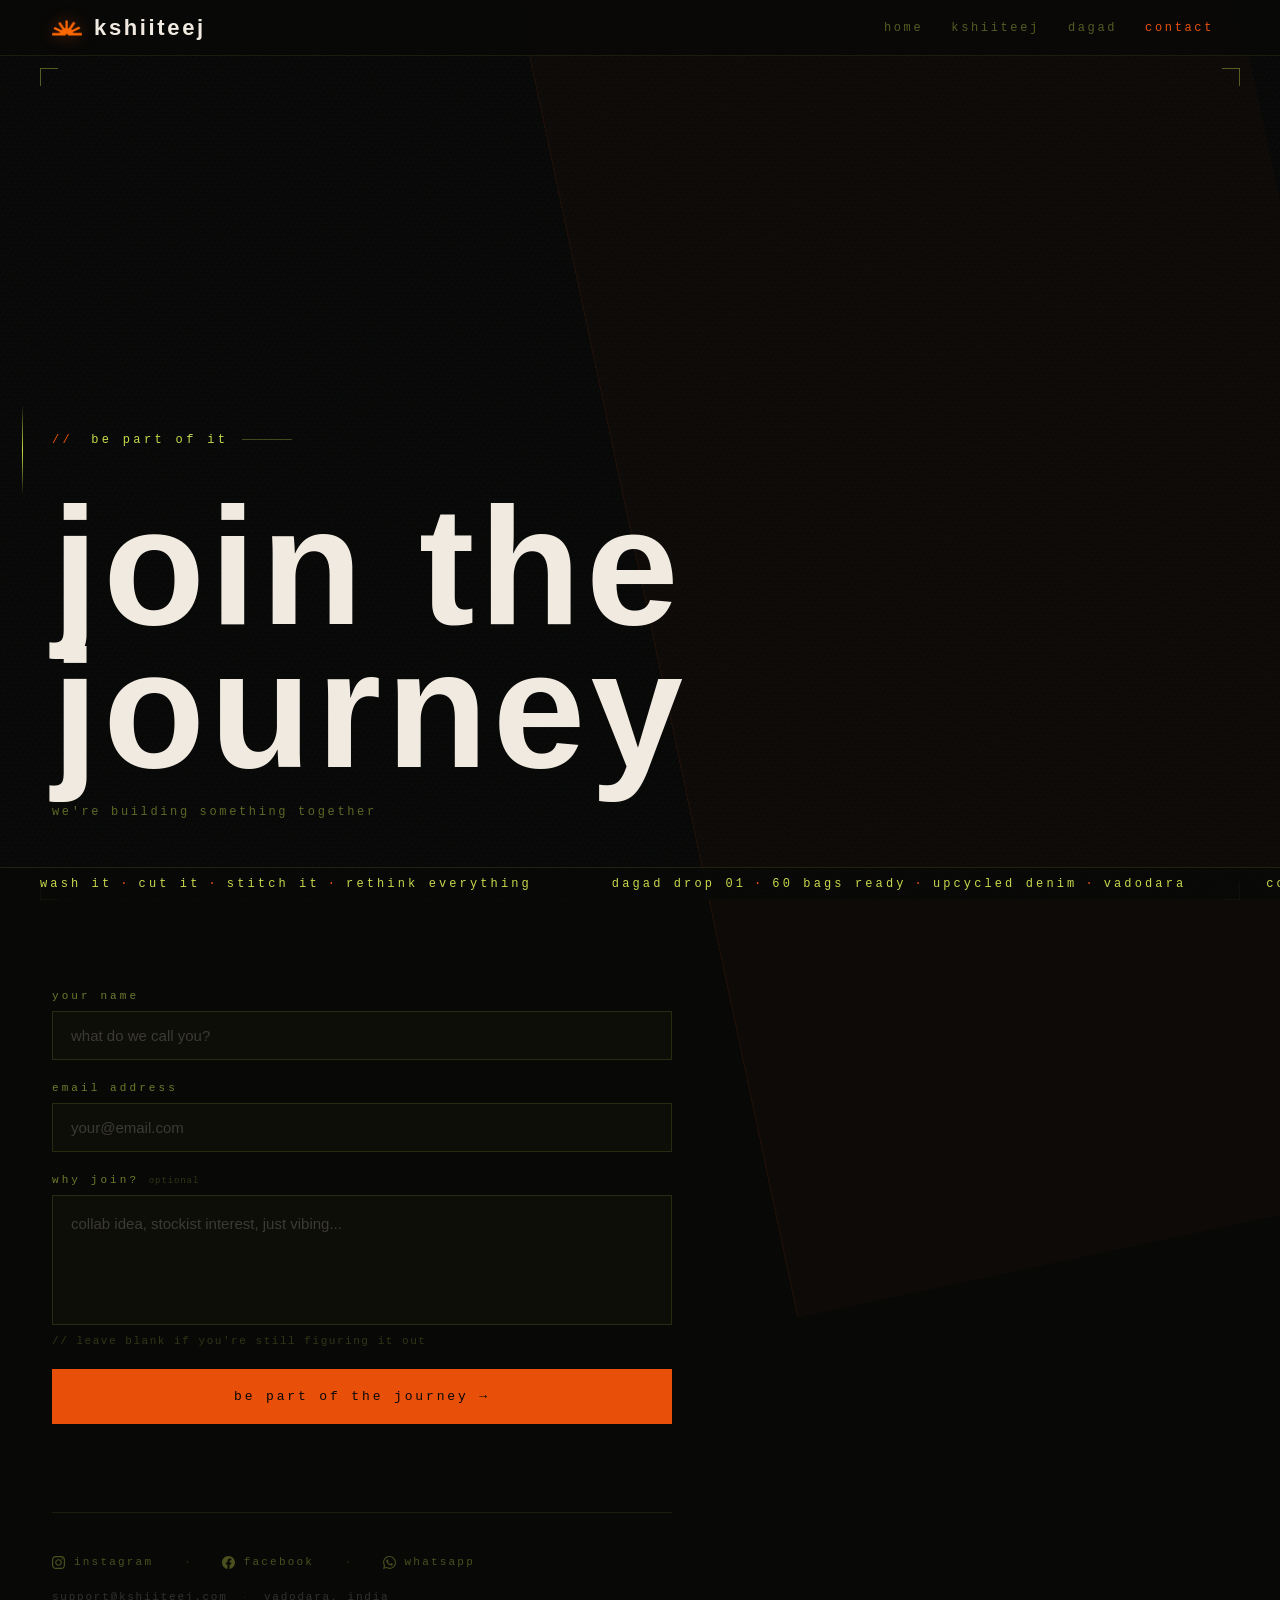
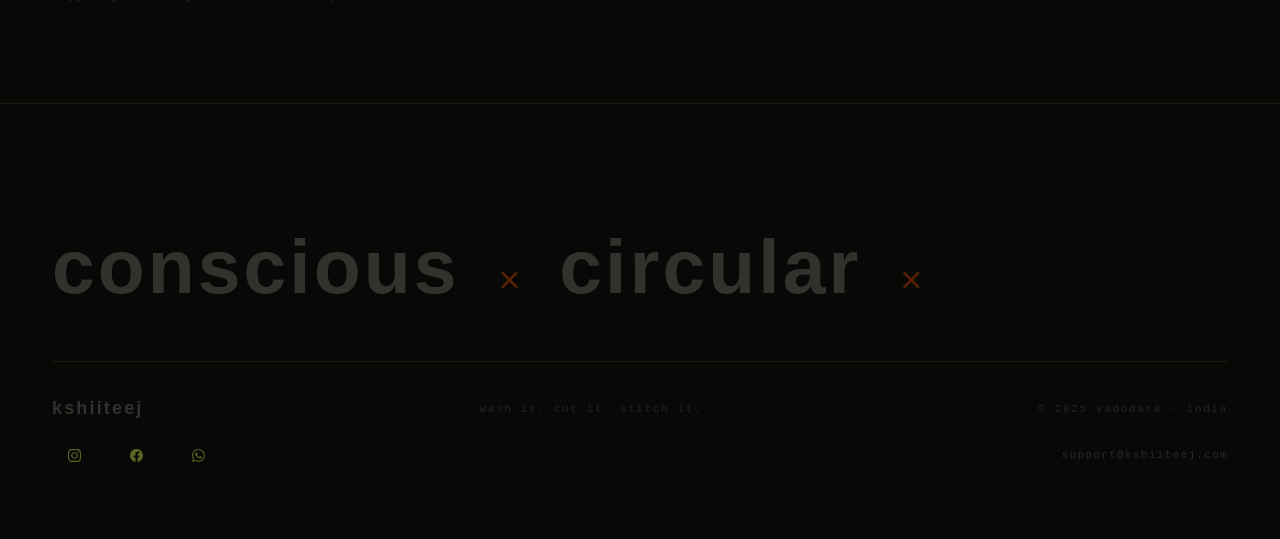
==== contact.html @ 67606423 "first commit" ====
<!DOCTYPE html>
<html lang="en">
<head>
<meta charset="UTF-8">
<meta name="viewport" content="width=device-width, initial-scale=1.0">
<title>contact — kshiiteej</title>
<link rel="stylesheet" href="components/shared.css">
<style>

/* ── CONTACT PAGE — specific styles ─────────────────────────── */

/* ── HERO ── */
.hero {
  min-height: 100vh;
  display: flex; flex-direction: column; justify-content: flex-end;
  padding: 140px var(--pad-x) 80px;
  position: relative; z-index: 10;
  border-bottom: var(--border-acid);
}
.hero-headline {
  font-family: var(--display);
  font-weight: 700;
  font-size: clamp(72px, 13vw, 190px);
  line-height: 0.86; letter-spacing: 0.03em;
  color: var(--warm);
  animation: fadeUp 0.9s cubic-bezier(0.16,1,0.3,1) 0.1s both;
}
.hero-subline {
  font-family: var(--mono);
  font-size: 12px; letter-spacing: 0.22em;
  color: rgba(200,216,74,0.45);
  margin-top: 24px;
  animation: fadeIn 0.8s ease 0.45s both;
}

/* ── FORM SECTION ── */
.form-section {
  position: relative; z-index: 10;
  padding: var(--pad-y) var(--pad-x) 100px;
}
.form-inner { max-width: 620px; }

.field { margin-bottom: 22px; }
.field-label {
  font-family: var(--mono);
  font-size: 11px; letter-spacing: 0.28em;
  color: var(--acid); opacity: 0.55;
  display: block; margin-bottom: 9px;
}
.field input,
.field textarea {
  width: 100%;
  background: rgba(200,216,74,0.03);
  border: 1px solid rgba(200,216,74,0.14);
  color: var(--warm);
  font-family: var(--body); font-size: 15px; font-weight: 300;
  padding: 15px 18px; outline: none;
  transition: border-color 0.2s;
  resize: none;
}
.field input::placeholder,
.field textarea::placeholder { color: rgba(242,237,228,0.2); }
.field input:focus,
.field textarea:focus { border-color: rgba(200,216,74,0.42); }
.field textarea { min-height: 130px; line-height: 1.72; }

.field-hint {
  font-family: var(--mono);
  font-size: 11px; letter-spacing: 0.14em;
  color: rgba(200,216,74,0.22);
  margin-top: 6px;
}

.submit-btn {
  display: flex; align-items: center; justify-content: center; gap: 14px;
  margin-top: 10px; padding: 20px 48px; width: 100%;
  background: var(--orange); color: var(--black); border: none;
  font-family: var(--mono); font-size: 13px; letter-spacing: 0.22em;
  transition: opacity 0.2s;
}
.submit-btn:hover { opacity: 0.88; }
.submit-btn:disabled { opacity: 0.38; pointer-events: none; }

.form-status {
  font-family: var(--mono); font-size: 11px; letter-spacing: 0.18em;
  margin-top: 18px; min-height: 18px;
}
.form-status.err { color: var(--orange); }

/* ── SUCCESS STATE ── */
.success-state { display: none; padding-top: 4px; }
.success-state.show { display: block; }

.success-hl {
  font-family: var(--display);
  font-weight: 700;
  font-size: clamp(44px, 7vw, 88px);
  line-height: 0.9; letter-spacing: 0.04em;
  color: var(--warm); margin-bottom: 20px;
}
.success-hl span { color: var(--orange); }

.success-sub {
  font-family: var(--mono);
  font-size: 11px; letter-spacing: 0.2em;
  color: rgba(200,216,74,0.4);
  margin-bottom: 36px;
}

.success-wa {
  display: inline-flex; align-items: center; gap: 10px;
  padding: 16px 36px;
  border: 1px solid rgba(200,216,74,0.25);
  color: var(--acid); text-decoration: none;
  font-family: var(--mono); font-size: 11px; letter-spacing: 0.2em;
  transition: border-color 0.2s, color 0.2s;
}
.success-wa:hover { border-color: var(--acid); }

/* ── SOCIALS ── */
.socials {
  margin-top: 52px; padding-top: 40px;
  border-top: var(--border-acid);
}
.soc-row {
  display: flex; align-items: center;
  gap: 32px; flex-wrap: wrap;
  margin-bottom: 20px;
}
.soc-link {
  display: flex; align-items: center; gap: 9px;
  text-decoration: none;
  font-family: var(--mono); font-size: 11px; letter-spacing: 0.2em;
  color: rgba(200,216,74,0.35);
  transition: color 0.2s;
}
.soc-link:hover { color: var(--acid); }
.soc-link svg { width: 13px; height: 13px; fill: currentColor; flex-shrink: 0; }
.soc-dot { color: rgba(200,216,74,0.15); }

.details-row {
  font-family: var(--mono); font-size: 11px; letter-spacing: 0.16em;
  color: rgba(242,237,228,0.18);
  display: flex; align-items: center; gap: 14px; flex-wrap: wrap;
}
.details-row a {
  color: inherit; text-decoration: none;
  transition: color 0.2s;
}
.details-row a:hover { color: rgba(242,237,228,0.45); }
.details-sep { opacity: 0.4; }

/* ── MOBILE ── */
@media (max-width: 768px) {
  .hero { padding: 110px var(--pad-x) 64px; }
  .form-section { padding: 64px var(--pad-x) 100px; }
  .soc-row { gap: 20px; }
  .details-row { flex-direction: column; gap: 8px; align-items: flex-start; }
}

</style>
</head>
<body data-page="contact">

<!-- component slots -->
<div id="ambient-slot"></div>
<div id="nav-slot"></div>

<!-- ═══ HERO ═══ -->
<section class="hero">
  <div class="section-tag">be part of it</div>
  <h1 class="hero-headline">join the<br>journey</h1>
  <p class="hero-subline">we're building something together</p>
</section>

<!-- ═══ FORM ═══ -->
<section class="form-section">
  <div class="form-inner reveal">

    <form id="joinForm" novalidate>

      <div class="field">
        <label class="field-label" for="name">your name</label>
        <input type="text" id="name" name="name"
               placeholder="what do we call you?" required>
      </div>

      <div class="field">
        <label class="field-label" for="email">email address</label>
        <input type="email" id="email" name="email"
               placeholder="your@email.com" required>
      </div>

      <div class="field">
        <label class="field-label" for="message">
          why join?
          <span style="opacity:0.4;font-size:9px;letter-spacing:0.1em;">optional</span>
        </label>
        <textarea id="message" name="message"
                  placeholder="collab idea, stockist interest, just vibing..."></textarea>
        <div class="field-hint">// leave blank if you're still figuring it out</div>
      </div>

      <button type="submit" class="submit-btn" id="submitBtn">
        be part of the journey →
      </button>
      <div class="form-status" id="formStatus"></div>

    </form>

    <!-- success state -->
    <div class="success-state" id="successState">
      <div class="success-hl">welcome to<br>the <span>collective.</span></div>
      <div class="success-sub">// you're in — we'll be in touch</div>
      <a class="success-wa" id="waLink" href="#" target="_blank">
        <svg viewBox="0 0 24 24" width="14" height="14" fill="currentColor">
          <path d="M17.472 14.382c-.297-.149-1.758-.867-2.03-.967-.273-.099-.471-.148-.67.15-.197.297-.767.966-.94 1.164-.173.199-.347.223-.644.075-.297-.15-1.255-.463-2.39-1.475-.883-.788-1.48-1.761-1.653-2.059-.173-.297-.018-.458.13-.606.134-.133.298-.347.446-.52.149-.174.198-.298.298-.497.099-.198.05-.371-.025-.52-.075-.149-.669-1.612-.916-2.207-.242-.579-.487-.5-.669-.51-.173-.008-.371-.01-.57-.01-.198 0-.52.074-.792.372-.272.297-1.04 1.016-1.04 2.479 0 1.462 1.065 2.875 1.213 3.074.149.198 2.096 3.2 5.077 4.487.709.306 1.262.489 1.694.625.712.227 1.36.195 1.871.118.571-.085 1.758-.719 2.006-1.413.248-.694.248-1.289.173-1.413-.074-.124-.272-.198-.57-.347m-5.421 7.403h-.004a9.87 9.87 0 01-5.031-1.378l-.361-.214-3.741.982.998-3.648-.235-.374a9.86 9.86 0 01-1.51-5.26c.001-5.45 4.436-9.884 9.888-9.884 2.64 0 5.122 1.03 6.988 2.898a9.825 9.825 0 012.893 6.994c-.003 5.45-4.437 9.884-9.885 9.884m8.413-18.297A11.815 11.815 0 0012.05 0C5.495 0 .16 5.335.157 11.892c0 2.096.547 4.142 1.588 5.945L.057 24l6.305-1.654a11.882 11.882 0 005.683 1.448h.005c6.554 0 11.89-5.335 11.893-11.893a11.821 11.821 0 00-3.48-8.413z"/>
        </svg>
        say hi on whatsapp
      </a>
    </div>

    <!-- socials + details -->
    <div class="socials">
      <div class="soc-row">

        <a class="soc-link" href="https://www.instagram.com/_kshiiteej_/" target="_blank">
          <svg viewBox="0 0 24 24"><path d="M12 2.163c3.204 0 3.584.012 4.85.07 3.252.148 4.771 1.691 4.919 4.919.058 1.265.069 1.645.069 4.849 0 3.205-.012 3.584-.069 4.849-.149 3.225-1.664 4.771-4.919 4.919-1.266.058-1.644.07-4.85.07-3.204 0-3.584-.012-4.849-.07-3.26-.149-4.771-1.699-4.919-4.92-.058-1.265-.07-1.644-.07-4.849 0-3.204.013-3.583.07-4.849.149-3.227 1.664-4.771 4.919-4.919 1.266-.057 1.645-.069 4.849-.069zm0-2.163c-3.259 0-3.667.014-4.947.072-4.358.2-6.78 2.618-6.98 6.98-.059 1.281-.073 1.689-.073 4.948 0 3.259.014 3.668.072 4.948.2 4.358 2.618 6.78 6.98 6.98 1.281.058 1.689.072 4.948.072 3.259 0 3.668-.014 4.948-.072 4.354-.2 6.782-2.618 6.979-6.98.059-1.28.073-1.689.073-4.948 0-3.259-.014-3.667-.072-4.947-.196-4.354-2.617-6.78-6.979-6.98-1.281-.059-1.69-.073-4.949-.073zm0 5.838c-3.403 0-6.162 2.759-6.162 6.162s2.759 6.163 6.162 6.163 6.162-2.759 6.162-6.163c0-3.403-2.759-6.162-6.162-6.162zm0 10.162c-2.209 0-4-1.79-4-4 0-2.209 1.791-4 4-4s4 1.791 4 4c0 2.21-1.791 4-4 4zm6.406-11.845c-.796 0-1.441.645-1.441 1.44s.645 1.44 1.441 1.44c.795 0 1.439-.645 1.439-1.44s-.644-1.44-1.439-1.44z"/></svg>
          instagram
        </a>

        <span class="soc-dot">·</span>

        <a class="soc-link" href="https://www.facebook.com/share/1FGovgsgWz/" target="_blank">
          <svg viewBox="0 0 24 24"><path d="M24 12.073c0-6.627-5.373-12-12-12s-12 5.373-12 12c0 5.99 4.388 10.954 10.125 11.854v-8.385H7.078v-3.47h3.047V9.43c0-3.007 1.792-4.669 4.533-4.669 1.312 0 2.686.235 2.686.235v2.953H15.83c-1.491 0-1.956.925-1.956 1.874v2.25h3.328l-.532 3.47h-2.796v8.385C19.612 23.027 24 18.062 24 12.073z"/></svg>
          facebook
        </a>

        <span class="soc-dot">·</span>

        <a class="soc-link" href="https://wa.me/919820013990" target="_blank">
          <svg viewBox="0 0 24 24"><path d="M17.472 14.382c-.297-.149-1.758-.867-2.03-.967-.273-.099-.471-.148-.67.15-.197.297-.767.966-.94 1.164-.173.199-.347.223-.644.075-.297-.15-1.255-.463-2.39-1.475-.883-.788-1.48-1.761-1.653-2.059-.173-.297-.018-.458.13-.606.134-.133.298-.347.446-.52.149-.174.198-.298.298-.497.099-.198.05-.371-.025-.52-.075-.149-.669-1.612-.916-2.207-.242-.579-.487-.5-.669-.51-.173-.008-.371-.01-.57-.01-.198 0-.52.074-.792.372-.272.297-1.04 1.016-1.04 2.479 0 1.462 1.065 2.875 1.213 3.074.149.198 2.096 3.2 5.077 4.487.709.306 1.262.489 1.694.625.712.227 1.36.195 1.871.118.571-.085 1.758-.719 2.006-1.413.248-.694.248-1.289.173-1.413-.074-.124-.272-.198-.57-.347m-5.421 7.403h-.004a9.87 9.87 0 01-5.031-1.378l-.361-.214-3.741.982.998-3.648-.235-.374a9.86 9.86 0 01-1.51-5.26c.001-5.45 4.436-9.884 9.888-9.884 2.64 0 5.122 1.03 6.988 2.898a9.825 9.825 0 012.893 6.994c-.003 5.45-4.437 9.884-9.885 9.884m8.413-18.297A11.815 11.815 0 0012.05 0C5.495 0 .16 5.335.157 11.892c0 2.096.547 4.142 1.588 5.945L.057 24l6.305-1.654a11.882 11.882 0 005.683 1.448h.005c6.554 0 11.89-5.335 11.893-11.893a11.821 11.821 0 00-3.48-8.413z"/></svg>
          whatsapp
        </a>

      </div>

      <div class="details-row">
        <a href="mailto:support@kshiiteej.com">support@kshiiteej.com</a>
        <span class="details-sep">·</span>
        <span>vadodara, india</span>
      </div>
    </div>

  </div>
</section>

<!-- component slots -->
<div id="ticker-slot"></div>
<div id="footer-slot"></div>

<script src="components/shared.js"></script>
<script>
/* ── BOOT ── */
loadComponents(['bag-strip-slot']).then(() => {
  initNavActive();
  initReveal();
  initFooterAnimation();
});

/* ── FORM SUBMIT ── */
document.getElementById('joinForm').addEventListener('submit', async function(e) {
  e.preventDefault();

  const btn     = document.getElementById('submitBtn');
  const status  = document.getElementById('formStatus');
  const name    = document.getElementById('name').value.trim();
  const email   = document.getElementById('email').value.trim();
  const message = document.getElementById('message').value.trim();

  if (!name) {
    status.textContent = '// name required';
    status.className = 'form-status err';
    return;
  }
  if (!email || !/^[^\s@]+@[^\s@]+\.[^\s@]+$/.test(email)) {
    status.textContent = '// valid email required';
    status.className = 'form-status err';
    return;
  }

  btn.disabled = true;
  btn.textContent = 'sending...';
  status.textContent = '';

  const body = new FormData();
  body.append('name', name);
  body.append('email', email);
  body.append('message', message);

  try {
    const res  = await fetch('mailer.php', { method: 'POST', body });
    const data = await res.json();
    if (!data.success) throw new Error(data.error || 'error');

    let waText = `hi kshiiteej! i want to be part of the journey. my name is ${name}.`;
    if (message) waText += ` ${message}`;
    const waUrl = `https://wa.me/919820013990?text=${encodeURIComponent(waText)}`;

    document.getElementById('waLink').href = waUrl;
    window.open(waUrl, '_blank');

    this.style.display = 'none';
    document.getElementById('successState').classList.add('show');

  } catch(err) {
    status.textContent = '// something went wrong — email us directly';
    status.className = 'form-status err';
    btn.disabled = false;
    btn.textContent = 'be part of the journey →';
  }
});
</script>

</body>
</html>
---- components/shared.css ----
/* ═══════════════════════════════════════════════════════════════
   shared.css — kshiiteej design system
   v1.0 · April 2026
   Save to: C:\Users\ajink\kshiiteej\components\shared.css
   ═══════════════════════════════════════════════════════════════ */


/* ── TOKENS ─────────────────────────────────────────────────── */

:root {
  --orange:  #E8500A;
  --black:   #080807;
  --warm:    #F0EAE0;
  --acid:    #C8D84A;
  --denim:   #1E3A5F;

  --mono:    'IBM Plex Mono', monospace;
  --body:    'DM Sans', sans-serif;
  --display: 'Barlow Condensed', sans-serif;

  --nav-height: 56px;

  --pad-x:  52px;
  --pad-y:  90px;

  --border-acid:   1px solid rgba(200,216,74,0.1);
  --border-orange: 1px solid rgba(232,80,10,0.12);
}


/* ── RESET ───────────────────────────────────────────────────── */

*, *::before, *::after {
  margin: 0;
  padding: 0;
  box-sizing: border-box;
}

html { scroll-behavior: smooth; }

body {
  background: var(--black);
  color: var(--warm);
  font-family: var(--body);
  overflow-x: hidden;
}

* { cursor: crosshair !important; }
input, textarea { cursor: text !important; }



/* ── AMBIENT ─────────────────────────────────────────────────── */

.grain {
  position: fixed; inset: 0; z-index: 200; pointer-events: none;
  background-image: url("data:image/svg+xml,%3Csvg viewBox='0 0 512 512' xmlns='http://www.w3.org/2000/svg'%3E%3Cfilter id='n'%3E%3CfeTurbulence type='fractalNoise' baseFrequency='0.75' numOctaves='4' stitchTiles='stitch'/%3E%3C/filter%3E%3Crect width='100%25' height='100%25' filter='url(%23n)' opacity='1'/%3E%3C/svg%3E");
  opacity: 0.05;
  mix-blend-mode: overlay;
}

.weave {
  position: fixed; inset: 0; z-index: 1; pointer-events: none;
  background:
    repeating-linear-gradient(-60deg, transparent, transparent 4px, rgba(30,58,95,0.055) 4px, rgba(30,58,95,0.055) 5px),
    repeating-linear-gradient( 30deg, transparent, transparent 4px, rgba(30,58,95,0.030) 4px, rgba(30,58,95,0.030) 5px);
}

.scanlines {
  position: fixed; inset: 0; z-index: 2; pointer-events: none;
  background: repeating-linear-gradient(
    0deg,
    transparent, transparent 2px,
    rgba(0,0,0,0.07) 2px, rgba(0,0,0,0.07) 4px
  );
}

.glitch-bar {
  position: fixed; left: 0; width: 100%; height: 2px;
  background: var(--acid); opacity: 0;
  z-index: 50; pointer-events: none;
}
.glitch-bar:nth-child(1) { top: 22%; animation: glitchBar 12s 1.5s infinite; }
.glitch-bar:nth-child(2) { top: 58%; animation: glitchBar 17s 4.2s infinite; }
.glitch-bar:nth-child(3) { top: 41%; animation: glitchBar 14s 7.0s infinite; }

@keyframes glitchBar {
  0%,93%,100% { opacity: 0; transform: scaleX(0); transform-origin: left; }
  94% { opacity: 0.5; transform: scaleX(0.3); transform-origin: left; }
  95% { opacity: 0.9; transform: scaleX(1); }
  96% { opacity: 0.2; transform: scaleX(0.7); transform-origin: right; }
  97% { opacity: 0.7; transform: scaleX(0.9); }
  98% { opacity: 0; }
}

.slash-bg {
  position: fixed; top: -20%; right: -5%;
  width: 55vw; height: 160vh;
  background: rgba(232,80,10,0.025);
  transform: rotate(-12deg);
  pointer-events: none; z-index: 2;
  border-left: 1px solid rgba(232,80,10,0.07);
}

.v-line {
  position: fixed; left: 22px; top: 50%;
  transform: translateY(-50%);
  width: 1px; height: 0; z-index: 20;
  background: linear-gradient(to bottom, transparent, var(--acid), transparent);
  animation: growLine 1s ease 0.5s both;
}
@keyframes growLine {
  from { height: 0; opacity: 0; }
  to   { height: 90px; opacity: 1; }
}

.corner {
  position: fixed; width: 18px; height: 18px;
  z-index: 20; opacity: 0;
  animation: fadeIn 1s ease 1.5s both;
}
.corner.tl { top: 68px; left: 40px;
  border-top: 1px solid rgba(200,216,74,0.4);
  border-left: 1px solid rgba(200,216,74,0.4); }
.corner.tr { top: 68px; right: 40px;
  border-top: 1px solid rgba(200,216,74,0.4);
  border-right: 1px solid rgba(200,216,74,0.4); }
.corner.bl { bottom: 0; left: 40px;
  border-bottom: 1px solid rgba(200,216,74,0.4);
  border-left: 1px solid rgba(200,216,74,0.4); }
.corner.br { bottom: 0; right: 40px;
  border-bottom: 1px solid rgba(200,216,74,0.4);
  border-right: 1px solid rgba(200,216,74,0.4); }


/* ── NAV ─────────────────────────────────────────────────────── */

nav {
  position: fixed; top: 0; left: 0; width: 100%;
  z-index: 100;
  padding: 0 var(--pad-x);
  height: var(--nav-height);
  background: rgba(8,8,7,0.92);
  backdrop-filter: blur(8px);
  border-bottom: var(--border-acid);
  display: flex; align-items: center; justify-content: space-between;
}

.nav-logo {
  display: flex; align-items: center; gap: 12px;
  text-decoration: none;
}
.nav-logo-img {
  width: 30px; height: auto;
  filter: drop-shadow(0 0 8px rgba(232,80,10,0.4));
}
.nav-brand {
  font-family: var(--display);
  font-weight: 700; font-size: 22px;
  letter-spacing: 0.12em;
  color: var(--warm);
}

.nav-links { display: flex; align-items: center; }

.nav-link {
  font-family: var(--mono);
  font-size: 12px; letter-spacing: 0.22em;
  color: rgba(200,216,74,0.4);
  text-decoration: none;
  padding: 22px 14px;
  transition: color 0.2s;
  white-space: nowrap;
}
.nav-link:hover  { color: var(--acid); }
.nav-link.active { color: var(--orange); }


/* ── TICKER ──────────────────────────────────────────────────── */

.ticker-wrap {
  position: fixed; bottom: 0; left: 0; width: 100%;
  overflow: hidden;
  border-top: 1px solid rgba(200,216,74,0.12);
  background: rgba(8,8,7,0.9);
  z-index: 150; padding: 9px 0;
}
.ticker-track {
  display: flex; width: max-content;
  animation: ticker 28s linear infinite;
}
.ticker-item {
  font-family: var(--mono);
  font-size: 12px; letter-spacing: 0.26em;
  color: var(--acid);
  padding: 0 40px; white-space: nowrap;
}
.ticker-item .sep { color: var(--orange); margin: 0 8px; }

@keyframes ticker {
  from { transform: translateX(0); }
  to   { transform: translateX(-50%); }
}


/* ── FOOTER — manifesto style ────────────────────────────────── */

footer {
  position: relative; z-index: 10;
  padding: 80px var(--pad-x) 60px;
  border-top: var(--border-acid);
}

/* manifesto horizontal line */
.foot-manifesto-wrap {
  padding: 48px 0 56px;
  border-bottom: var(--border-acid);
  margin-bottom: 36px;
  overflow: hidden;
}
.foot-manifesto-line {
  display: flex;
  align-items: baseline;
  gap: clamp(16px, 3vw, 48px);
  flex-wrap: nowrap;
}

/* each word starts invisible, slides up */
.foot-word {
  font-family: var(--display);
  font-weight: 700;
  font-size: clamp(36px, 6vw, 88px);
  line-height: 0.9;
  letter-spacing: 0.04em;
  color: rgba(242,237,228,0.18);
  opacity: 0;
  transform: translateY(24px);
  transition: opacity 0.7s cubic-bezier(0.16,1,0.3,1),
              transform 0.7s cubic-bezier(0.16,1,0.3,1);
  user-select: none;
}
.foot-sep {
  font-family: var(--mono);
  font-size: clamp(20px, 3vw, 40px);
  color: rgba(232,80,10,0.35);
  opacity: 0;
  transform: translateY(12px);
  transition: opacity 0.5s ease,
              transform 0.5s ease;
  user-select: none;
}
.foot-word-visible {
  opacity: 1;
  transform: translateY(0);
}

.foot-row {
  display: flex; justify-content: space-between; align-items: center;
}
.foot-row + .foot-row { margin-top: 14px; }

.foot-brand {
  font-family: var(--display);
  font-weight: 700; font-size: 18px;
  letter-spacing: 0.12em;
  color: rgba(242,237,228,0.18);
}
.foot-tag, .foot-copy {
  font-family: var(--mono);
  font-size: 11px; letter-spacing: 0.15em;
  color: rgba(242,237,228,0.12);
}

.foot-social {
  display: flex; align-items: center; gap: 18px;
}
.foot-soc {
  color: rgba(200,216,74,0.45);
  text-decoration: none; transition: color 0.2s;
  display: flex; align-items: center; justify-content: center;
  min-width: 44px; min-height: 44px;
}
.foot-soc:hover { color: var(--acid); }
.foot-soc svg { width: 13px; height: 13px; fill: currentColor; }

.foot-email-link {
  font-family: var(--mono);
  font-size: 11px; letter-spacing: 0.12em;
  color: rgba(242,237,228,0.15);
  text-decoration: none; transition: color 0.2s;
}
.foot-email-link:hover { color: rgba(242,237,228,0.4); }

/* mobile — stack words vertically */
@media (max-width: 768px) {
  .foot-manifesto-line {
    flex-direction: column;
    gap: 8px;
  }
  .foot-sep { display: none; }
  .foot-word {
    font-size: clamp(40px, 12vw, 72px);
  }
}


/* ── SECTION TAG ─────────────────────────────────────────────── */
/* shared across all pages                                        */

.section-tag {
  font-family: var(--mono);
  font-size: 12px; letter-spacing: 0.28em;
  color: var(--acid);
  margin-bottom: 48px;
  display: flex; align-items: center; gap: 14px;
}
.section-tag::before { content: '//'; color: var(--orange); margin-right: 4px; }
.section-tag::after  { content: ''; display: block; width: 50px; height: 1px; background: var(--acid); opacity: 0.3; }


/* ── TAG PILLS ───────────────────────────────────────────────── */

.tag {
  font-family: var(--mono);
  font-size: 11px; letter-spacing: 0.16em;
  padding: 7px 14px;
  border: 1px solid rgba(200,216,74,0.22);
  margin-right: -1px; margin-bottom: -1px;
  white-space: nowrap;
}
.tag-row {
  display: flex; align-items: center;
  flex-wrap: wrap; gap: 0;
}
.tag.g { color: var(--acid); }
.tag.d { color: rgba(200,216,74,0.32); border-color: rgba(200,216,74,0.1); }
.tag.o { color: var(--orange); border-color: rgba(232,80,10,0.3); }


/* ── CTA BUTTONS ─────────────────────────────────────────────── */
/* single WhatsApp CTA is the primary action sitewide            */

.cta-btn {
  font-family: var(--mono);
  font-size: 13px; letter-spacing: 0.16em;
  padding: 14px 32px; min-height: 44px;
  text-decoration: none; transition: all 0.2s;
  display: inline-flex; align-items: center; gap: 10px;
  white-space: nowrap;
}
.cta-btn.filled {
  background: var(--orange); color: var(--black);
  border: none;
}
.cta-btn.filled:hover { opacity: 0.88; }

.cta-btn.outline {
  border: 1px solid rgba(200,216,74,0.45);
  color: var(--acid); background: transparent;
}
.cta-btn.outline:hover { background: rgba(200,216,74,0.07); }

.cta-btn.dim {
  border: 1px solid rgba(200,216,74,0.2);
  color: rgba(200,216,74,0.35); background: transparent;
}
.cta-btn.dim:hover {
  border-color: rgba(200,216,74,0.5);
  color: var(--acid);
}

/* whatsapp green */
.cta-btn.wa {
  background: #25D366; color: var(--black);
  border: none;
}
.cta-btn.wa:hover { opacity: 0.88; }
.cta-btn.wa svg { width: 15px; height: 15px; fill: var(--black); }


/* ── CAROUSEL ────────────────────────────────────────────────── */
/* shell + behaviour — content authored per page                 */

.carousel-pill {
  border-left: 2px solid var(--orange);
  padding: 28px;
  background: rgba(232,80,10,0.04);
  display: flex; flex-direction: column; gap: 12px;
}

.carousel-slides { position: relative; min-height: 120px; }
.carousel-slide  { display: none; }
.carousel-slide.active { display: block; }

.slide-heading {
  font-family: var(--display);
  font-weight: 700; font-size: 14px;
  letter-spacing: 0.08em;
  color: var(--orange); margin-bottom: 10px;
}
.slide-text {
  font-family: var(--body);
  font-size: clamp(15px, 1.6vw, 18px);
  font-style: italic; font-weight: 300;
  color: rgba(240,234,224,0.75);
  line-height: 1.7;
}

.manifesto-line {
  font-family: var(--mono);
  font-size: 12px; letter-spacing: 0.16em;
  color: var(--acid);
}

.carousel-nav {
  display: flex; justify-content: space-between; align-items: center;
}
.carr-btn {
  background: transparent; border: none;
  font-family: var(--mono); font-size: 18px;
  color: rgba(200,216,74,0.55);
  padding: 6px 10px; transition: color 0.2s;
}
.carr-btn:hover { color: var(--acid); }

.carr-dots { display: flex; gap: 6px; align-items: center; }
.carr-dot  {
  width: 5px; height: 5px; border-radius: 50%;
  background: rgba(240,234,224,0.2);
  display: inline-block;
}
.carr-dot.active { background: var(--orange); }


/* ── SCROLL REVEAL ───────────────────────────────────────────── */

.reveal {
  opacity: 0; transform: translateY(28px);
  transition: opacity 0.8s ease, transform 0.8s ease;
}
.reveal.visible           { opacity: 1; transform: translateY(0); }
.reveal.visible.d2        { transition-delay: 0.15s; }
.reveal.visible.d3        { transition-delay: 0.30s; }
.reveal.visible.d4        { transition-delay: 0.45s; }


/* ── SCROLL SENTENCES — Ebbs pattern 01 ─────────────────────── */
/* used on home.html between roulette and bag strip              */

.scroll-sentence-section {
  position: relative; z-index: 10;
}
.scroll-sentence {
  min-height: 100vh;
  display: flex; align-items: center; justify-content: center;
  padding: 0 var(--pad-x);
  border-top: var(--border-acid);
}
.scroll-sentence-text {
  font-family: var(--display);
  font-weight: 700;
  font-size: clamp(56px, 10vw, 140px);
  line-height: 0.92; letter-spacing: 0.03em;
  color: var(--warm);
  text-align: center;
  opacity: 0; transform: translateY(32px);
  transition: opacity 0.9s cubic-bezier(0.16,1,0.3,1),
              transform 0.9s cubic-bezier(0.16,1,0.3,1);
}
.scroll-sentence-text.visible {
  opacity: 1; transform: translateY(0);
}
.scroll-sentence-text .hl { color: var(--orange); }
.scroll-sentence-text .hl-acid { color: var(--acid); }


/* ── FROM / TO — Ebbs pattern 02 ────────────────────────────── */

.from-to {
  font-family: var(--display);
  font-weight: 700;
  font-size: clamp(28px, 4vw, 52px);
  line-height: 1.0; letter-spacing: 0.02em;
  color: rgba(242,237,228,0.35);
}
.from-to span { color: var(--warm); }
.from-to .arrow { color: var(--orange); margin: 0 12px; }


/* ── NUMBERED PILLARS — Ebbs pattern 03 ─────────────────────── */
/* used on kshiiteej.html                                        */

.pillars-section {
  position: relative; z-index: 10;
  padding: var(--pad-y) var(--pad-x);
  border-top: var(--border-acid);
}
.pillars-grid {
  display: grid;
  grid-template-columns: repeat(2, 1fr);
  gap: 0;
}
.pillar {
  padding: 48px 40px;
  border: var(--border-acid);
  margin-right: -1px; margin-bottom: -1px;
  transition: border-color 0.25s;
}
.pillar:hover { border-color: rgba(200,216,74,0.35); }

.pillar-num {
  font-family: var(--display);
  font-weight: 700;
  font-size: clamp(80px, 12vw, 140px);
  line-height: 0.85; letter-spacing: 0.02em;
  color: var(--orange); opacity: 0.15;
  margin-bottom: 16px;
  user-select: none;
}
.pillar-title {
  font-family: var(--display);
  font-weight: 700;
  font-size: clamp(32px, 4vw, 52px);
  line-height: 0.93; letter-spacing: 0.03em;
  color: var(--warm); margin-bottom: 16px;
}
.pillar-body {
  font-family: var(--mono);
  font-size: 12px; letter-spacing: 0.08em;
  line-height: 1.85;
  color: rgba(242,237,228,0.45);
}


/* ── BAG STRIP — Ebbs pattern 04 ────────────────────────────── */
/* HTML lives in components/bag-strip.html                       */

.bag-strip-section {
  position: relative; z-index: 10;
  overflow: hidden;
  border-top: var(--border-acid);
  border-bottom: var(--border-acid);
  padding: 0;
}
.bag-strip-track {
  display: flex;
  width: max-content;
  animation: bagStrip 40s linear infinite;
}
.bag-strip-track:hover { animation-play-state: paused; }

.bag-strip-img {
  width: 280px; height: 210px;
  object-fit: cover;
  flex-shrink: 0;
  filter: grayscale(20%) contrast(1.05);
  border-right: 1px solid rgba(200,216,74,0.06);
  transition: filter 0.3s;
}
.bag-strip-img:hover { filter: grayscale(0%) contrast(1.1); }

@keyframes bagStrip {
  from { transform: translateX(0); }
  to   { transform: translateX(-50%); }
}


/* ── WABI-SABI MARQUEE ───────────────────────────────────────── */
/* dagad.html only — but CSS lives here for cleanliness          */

.marquee-wrap {
  overflow: hidden;
  border-top: var(--border-acid);
  border-bottom: var(--border-acid);
  padding: 14px 0;
  background: rgba(8,8,7,0.6);
}
.marquee-track {
  display: flex; width: max-content;
  animation: marquee 24s linear infinite;
}
.marquee-item {
  font-family: var(--display);
  font-weight: 700; font-size: 18px;
  letter-spacing: 0.14em;
  color: rgba(242,237,228,0.08);
  padding: 0 32px; white-space: nowrap;
}
.marquee-item .msep { color: var(--orange); margin: 0 10px; opacity: 0.5; }

@keyframes marquee {
  from { transform: translateX(0); }
  to   { transform: translateX(-50%); }
}


/* ── IMPACT COUNTERS ─────────────────────────────────────────── */

.impact-section {
  position: relative; z-index: 10;
  padding: 64px var(--pad-x);
  background: var(--orange);
  border-top: var(--border-orange);
}
.impact-grid {
  display: grid;
  grid-template-columns: repeat(4, 1fr);
  gap: 0;
}
.impact-item {
  padding: 32px 24px;
  border-right: 1px solid rgba(8,8,7,0.15);
  text-align: center;
}
.impact-item:last-child { border-right: none; }

.impact-num {
  font-family: var(--display);
  font-weight: 700;
  font-size: clamp(52px, 8vw, 88px);
  line-height: 0.9;
  color: var(--black);
  letter-spacing: 0.02em;
}
/* infinity SVG fix */
.infinity-icon {
  height: 1.1em;
  width: auto;
  display: inline-block;
  vertical-align: middle;
}

.impact-num svg {
  transform: translateY(-0.06em);
}
.impact-unit {
  font-family: var(--mono);
  font-size:12px; letter-spacing: 0.2em;
  color: rgba(8,8,7,0.55);
  margin-top: 8px; display: block;
  text-align: center; 
}
.impact-label {
  font-family: var(--mono);
  font-size: 11px; letter-spacing: 0.1em;
  color: rgba(8,8,7,0.4);
  margin-top: 4px; line-height: 1.6;
  text-align: center; 
}


/* ── FORM SHARED STYLES ──────────────────────────────────────── */

.email-row {
  display: flex; width: 100%;
  border: 1px solid rgba(200,216,74,0.25);
  overflow: hidden;
}
.email-input {
  flex: 1; background: transparent; border: none; outline: none;
  padding: 17px 22px;
  font-family: var(--mono); font-size: 13px; letter-spacing: 0.1em;
  color: var(--warm);
}
.email-input::placeholder { color: rgba(200,216,74,0.25); }

.email-btn {
  background: var(--orange); border: none;
  padding: 16px 28px; min-height: 44px;
  font-family: var(--mono); font-size: 13px; letter-spacing: 0.18em;
  color: var(--black); white-space: nowrap;
  transition: opacity 0.2s;
}
.email-btn:hover { opacity: 0.85; }

.form-note {
  font-family: var(--mono); font-size: 12px; letter-spacing: 0.15em;
  color: rgba(200,216,74,0.28);
}


/* ── ANIMATIONS ──────────────────────────────────────────────── */

@keyframes fadeUp {
  from { opacity: 0; transform: translateY(20px); }
  to   { opacity: 1; transform: translateY(0); }
}
@keyframes fadeIn {
  from { opacity: 0; }
  to   { opacity: 1; }
}
@keyframes logoPulse {
  0%,100% { filter: drop-shadow(0 0 14px rgba(232,80,10,0.45)); }
  50%     { filter: drop-shadow(0 0 30px rgba(232,80,10,0.90)); }
}
@keyframes pulse {
  0%,100% { opacity: 1; transform: scale(1); }
  50%     { opacity: 0.2; transform: scale(0.5); }
}


/* ── MOBILE ──────────────────────────────────────────────────── */

@media (max-width: 768px) {

  :root {
    --pad-x: 22px;
    --pad-y: 56px;
    --nav-height: 56px;
  }

  nav {
    padding: 0 22px;
    flex-wrap: wrap; height: auto; min-height: 56px;
  }
  .nav-links {
    flex-wrap: wrap; gap: 0;
    overflow-x: auto; -webkit-overflow-scrolling: touch;
    scrollbar-width: none;
  }
  .nav-links::-webkit-scrollbar { display: none; }
  .nav-link { padding: 11px 10px; font-size: 11px; }

  .v-line, .corner { display: none; }

  .pillars-grid { grid-template-columns: 1fr; }
  .pillar { margin-right: 0; }

  .impact-grid { grid-template-columns: repeat(2, 1fr); }
  .impact-item { border-right: none; border-bottom: 1px solid rgba(8,8,7,0.15); }
  .impact-item:nth-child(even) { border-right: none; }

  .email-row { flex-direction: column; }
  .email-btn { padding: 16px; min-height: 44px; }


  .scroll-sentence { padding: 0 22px; }
  .scroll-sentence-text { font-size: clamp(40px, 10vw, 72px); }

  .bag-strip-img { width: 180px; height: 135px; }

  .carousel-pill { padding: 22px 20px; }
  .foot-row { flex-direction: column; gap: 8px; text-align: center; }
  .foot-social { justify-content: center; }
}
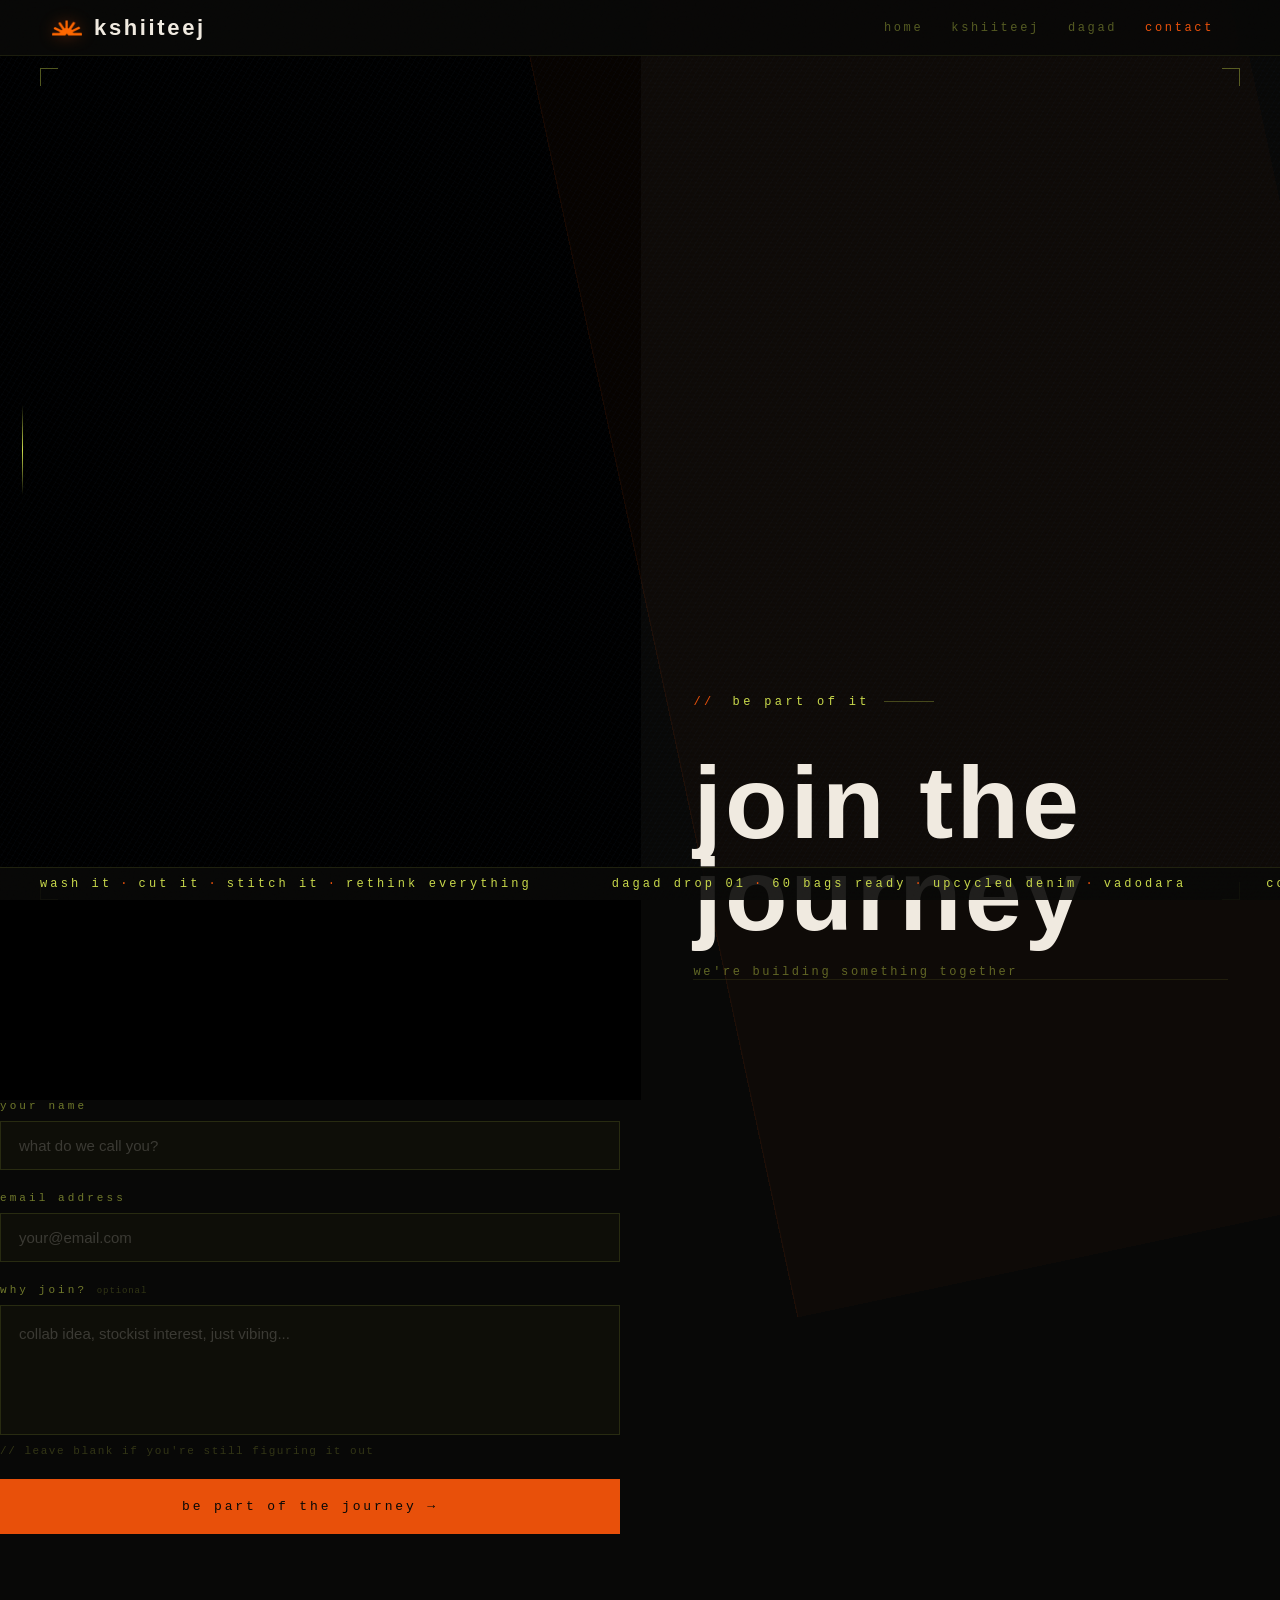
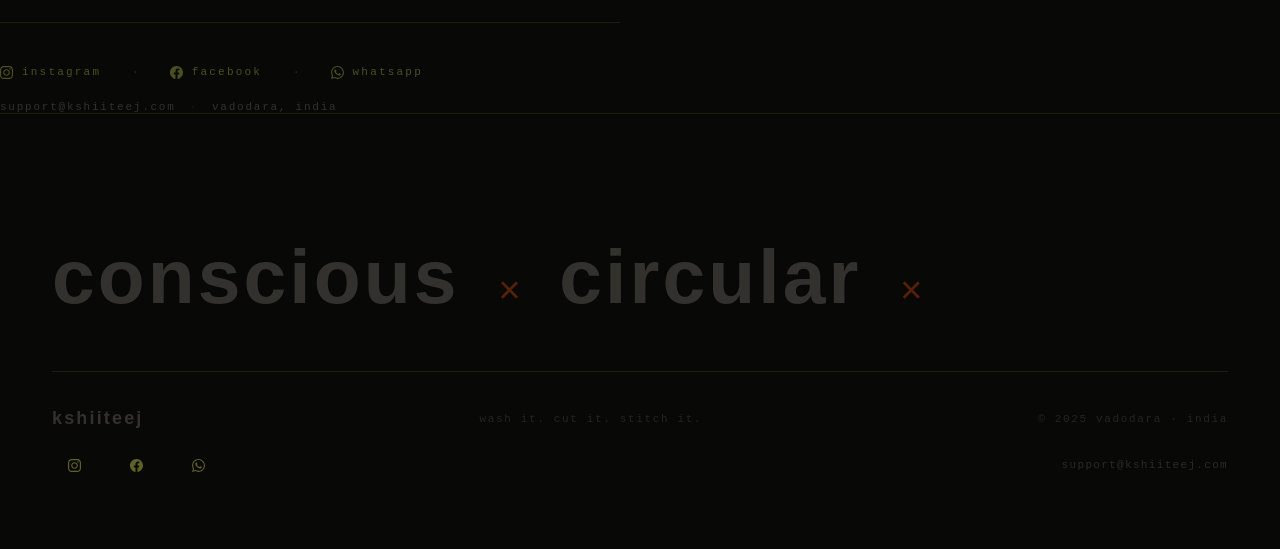
==== commit 804bb347: "experiment: contact layout changes" ====
--- a/contact.html
+++ b/contact.html
@@ -157,7 +157,73 @@
   .soc-row { gap: 20px; }
   .details-row { flex-direction: column; gap: 8px; align-items: flex-start; }
 }
-
+/* ── CONTACT HERO LAYOUT ── */
+
+/* ── CONTACT HERO LAYOUT ── */
+
+.contact-hero {
+  display: flex;
+  min-height: 100vh;
+}
+
+/* LEFT: TRUE 16:9 IMAGE */
+.hero-left {
+  flex: 1.2;
+  position: relative;
+  display: flex;
+  align-items: center;
+  justify-content: center;
+  background: #000;
+}
+
+.hero-left::before {
+  content: "";
+  width: 100%;
+  aspect-ratio: 16 / 9;
+  background: url('contacthero.jpg') center/cover no-repeat;
+  display: block;
+}
+
+/* RIGHT: CONTENT FLOW */
+.hero-right {
+  flex: 1;
+  display: flex;
+  flex-direction: column;
+  justify-content: center;
+  padding: 80px var(--pad-x);
+}
+
+/* HEADLINE FIX */
+.hero {
+  padding: 0;
+  margin-bottom: 40px;
+}
+
+.hero-headline {
+  font-size: clamp(56px, 8vw, 140px);
+  line-height: 0.9;
+  word-break: break-word;
+}
+
+/* FORM SECTION INSIDE RIGHT */
+.form-section {
+  padding: 0;
+}
+
+/* MOBILE */
+@media (max-width: 768px) {
+  .contact-hero {
+    flex-direction: column;
+  }
+
+  .hero-left::before {
+    aspect-ratio: 16 / 9;
+  }
+
+  .hero-right {
+    padding: 60px var(--pad-x);
+  }
+}
 </style>
 </head>
 <body data-page="contact">
@@ -167,12 +233,16 @@
 <div id="nav-slot"></div>
 
 <!-- ═══ HERO ═══ -->
-<section class="hero">
-  <div class="section-tag">be part of it</div>
-  <h1 class="hero-headline">join the<br>journey</h1>
-  <p class="hero-subline">we're building something together</p>
-</section>
-
+<div class="contact-hero">
+  <div class="hero-left"></div>
+  <div class="hero-right">
+   <section class="hero">
+   <div class="section-tag">be part of it</div>
+   <h1 class="hero-headline">join the<br>journey</h1>
+   <p class="hero-subline">we're building something together</p>
+   </section>
+  </div>
+</div>
 <!-- ═══ FORM ═══ -->
 <section class="form-section">
   <div class="form-inner reveal">
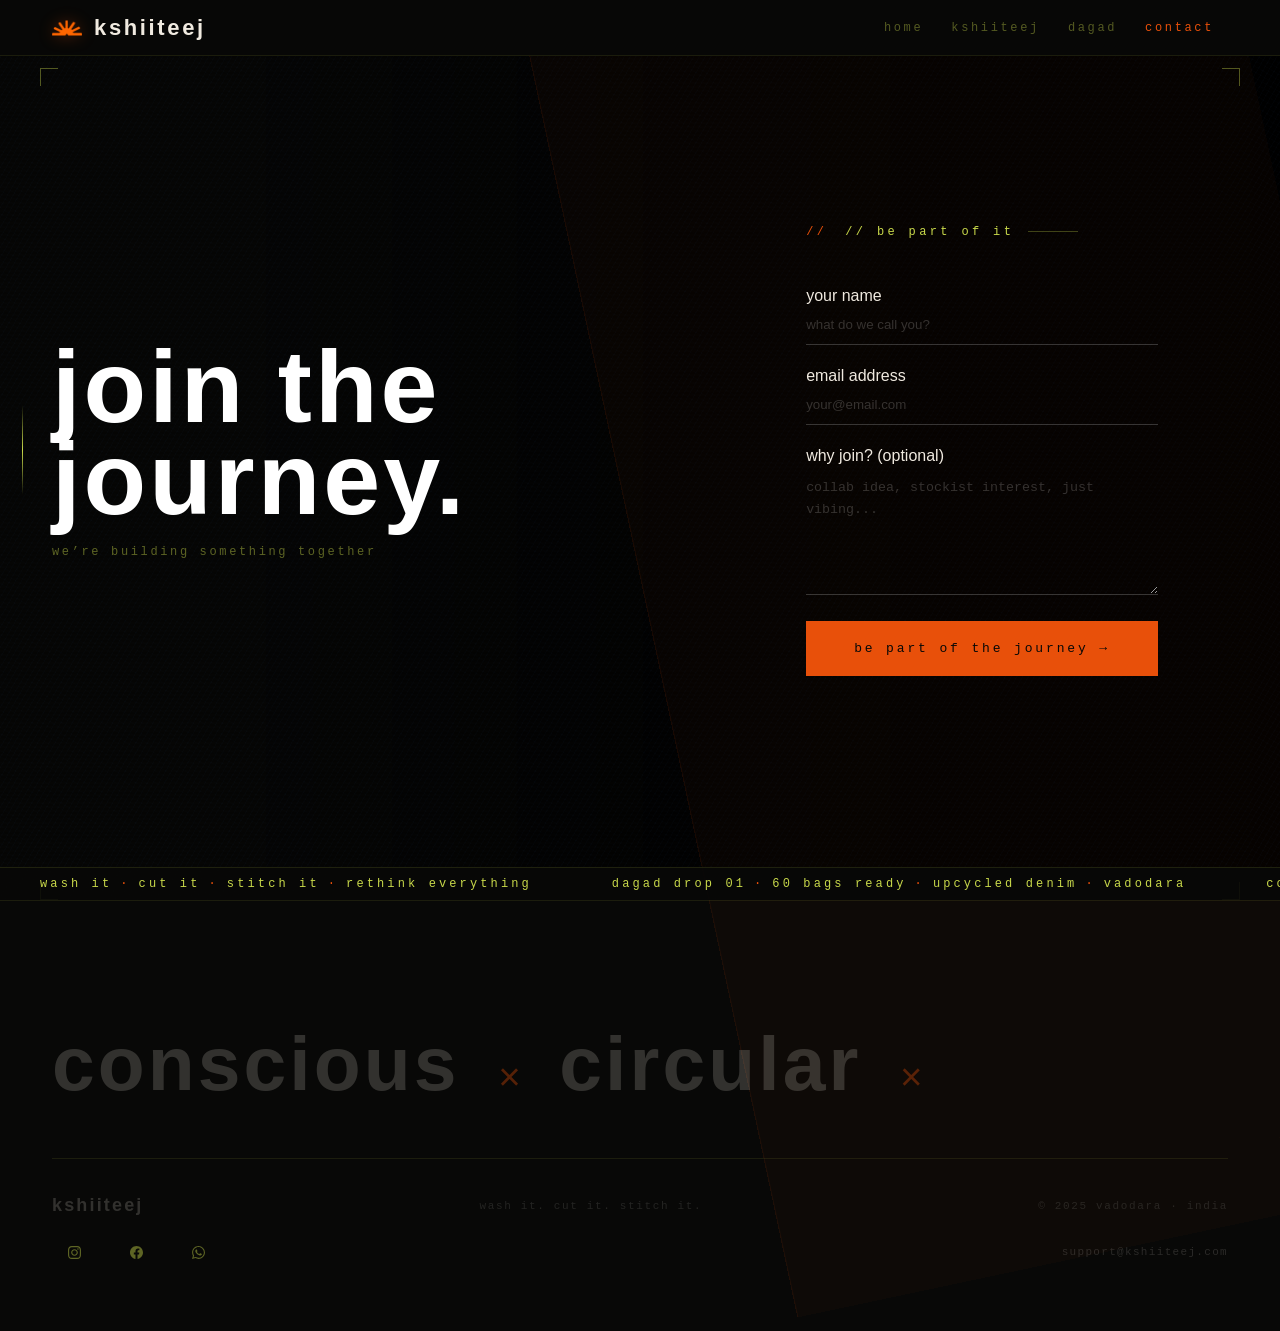
==== commit 8cf8bc28: "final: contact hero overlay + form positioning" ====
--- a/contact.html
+++ b/contact.html
@@ -50,13 +50,17 @@
 .field input,
 .field textarea {
   width: 100%;
-  background: rgba(200,216,74,0.03);
-  border: 1px solid rgba(200,216,74,0.14);
-  color: var(--warm);
-  font-family: var(--body); font-size: 15px; font-weight: 300;
-  padding: 15px 18px; outline: none;
-  transition: border-color 0.2s;
-  resize: none;
+  padding: 12px 0;
+  background: transparent;
+  border: none;
+  border-bottom: 1px solid rgba(255,255,255,0.2);
+  color: #fff;
+}
+
+.field input:focus,
+.field textarea:focus {
+  outline: none;
+  border-bottom: 1px solid var(--acid);
 }
 .field input::placeholder,
 .field textarea::placeholder { color: rgba(242,237,228,0.2); }
@@ -157,53 +161,6 @@
   .soc-row { gap: 20px; }
   .details-row { flex-direction: column; gap: 8px; align-items: flex-start; }
 }
-/* ── CONTACT HERO LAYOUT ── */
-
-/* ── CONTACT HERO LAYOUT ── */
-
-.contact-hero {
-  display: flex;
-  min-height: 100vh;
-}
-
-/* LEFT: TRUE 16:9 IMAGE */
-.hero-left {
-  flex: 1.2;
-  position: relative;
-  display: flex;
-  align-items: center;
-  justify-content: center;
-  background: #000;
-}
-
-.hero-left::before {
-  content: "";
-  width: 100%;
-  aspect-ratio: 16 / 9;
-  background: url('contacthero.jpg') center/cover no-repeat;
-  display: block;
-}
-
-/* RIGHT: CONTENT FLOW */
-.hero-right {
-  flex: 1;
-  display: flex;
-  flex-direction: column;
-  justify-content: center;
-  padding: 80px var(--pad-x);
-}
-
-/* HEADLINE FIX */
-.hero {
-  padding: 0;
-  margin-bottom: 40px;
-}
-
-.hero-headline {
-  font-size: clamp(56px, 8vw, 140px);
-  line-height: 0.9;
-  word-break: break-word;
-}
 
 /* FORM SECTION INSIDE RIGHT */
 .form-section {
@@ -212,16 +169,110 @@
 
 /* MOBILE */
 @media (max-width: 768px) {
-  .contact-hero {
-    flex-direction: column;
-  }
-
-  .hero-left::before {
-    aspect-ratio: 16 / 9;
-  }
-
-  .hero-right {
-    padding: 60px var(--pad-x);
+
+  .hero-overlay {
+    grid-template-columns: 1fr;
+    gap: 40px;
+    padding: 100px var(--pad-x);
+  }
+
+  .hero-form {
+    margin-left: 0;
+  }
+
+  .hero-headline {
+    font-size: clamp(48px, 12vw, 72px);
+  }
+
+}
+/* ── NEW CONTACT HERO (IMAGE OVERLAY) ── */
+
+.contact-hero {
+  position: relative;
+  min-height: 100vh;
+  overflow: hidden;
+}
+
+/* BACKGROUND IMAGE */
+.hero-bg {
+  position: absolute;
+  inset: 0;
+  background: url('contacthero.jpg') center/cover no-repeat;
+  filter: grayscale(100%);
+  z-index: 0;
+}
+
+/* DARK GRADIENT */
+.hero-bg::after {
+  content: "";
+  position: absolute;
+  inset: 0;
+  background: linear-gradient(
+    to right,
+    rgba(0,0,0,0.3) 20%,
+    rgba(0,0,0,0.75) 55%,
+    rgba(0,0,0,0.95) 100%
+  );
+}
+
+/* GRAIN */
+.grain {
+  position: absolute;
+  inset: 0;
+  z-index: 1;
+  opacity: 0.06;
+  mix-blend-mode: overlay;
+  background-image: url("https://grainy-gradients.vercel.app/noise.svg");
+  background-size: 300px;
+  pointer-events: none;
+}
+
+/* CONTENT LAYER */
+.hero-overlay {
+  position: relative;
+  z-index: 2;
+
+  display: grid;
+  grid-template-columns: 1fr 1fr;
+  align-items: center;
+
+  min-height: 100vh;
+  padding: 120px var(--pad-x);
+}
+
+/* LEFT TEXT */
+.hero-copy {
+  max-width: 520px;
+}
+
+.hero-headline {
+  color: #fff; /* 👈 IMPORTANT: white */
+  font-size: clamp(64px, 8vw, 140px);
+  line-height: 0.9;
+}
+
+.hero-subline {
+  margin-top: 20px;
+}
+
+/* RIGHT FORM */
+.hero-form {
+  max-width: 480px;
+  margin-left: auto;
+  margin-right: 70px; /* 👈 adjust this */
+}
+
+/* MOBILE */
+@media (max-width: 768px) {
+  .hero-overlay {
+    grid-template-columns: 1fr;
+    gap: 40px;
+    padding: 100px var(--pad-x);
+  }
+
+  .hero-form {
+    margin-left: 0;
+    margin-right: 0;
   }
 }
 </style>
@@ -232,97 +283,59 @@
 <div id="ambient-slot"></div>
 <div id="nav-slot"></div>
 
-<!-- ═══ HERO ═══ -->
-<div class="contact-hero">
-  <div class="hero-left"></div>
-  <div class="hero-right">
-   <section class="hero">
-   <div class="section-tag">be part of it</div>
-   <h1 class="hero-headline">join the<br>journey</h1>
-   <p class="hero-subline">we're building something together</p>
-   </section>
+<section class="contact-hero">
+
+  <!-- IMAGE -->
+  <div class="hero-bg"></div>
+
+  <!-- CONTENT OVERLAY -->
+  <div class="hero-overlay">
+
+    <!-- LEFT: HEADLINE -->
+    <div class="hero-copy">
+      <h1 class="hero-headline">
+        join the<br>journey.
+      </h1>
+      <p class="hero-subline">
+        we’re building something together
+      </p>
+    </div>
+
+    <!-- RIGHT: FORM -->
+    <div class="hero-form">
+
+      <div class="section-tag">// be part of it</div>
+
+      <form id="joinForm">
+
+        <div class="field">
+          <label>your name</label>
+          <input type="text" placeholder="what do we call you?" required>
+        </div>
+
+        <div class="field">
+          <label>email address</label>
+          <input type="email" placeholder="your@email.com" required>
+        </div>
+
+        <div class="field">
+          <label>
+            why join?
+            <span class="optional">(optional)</span>
+          </label>
+          <textarea placeholder="collab idea, stockist interest, just vibing..."></textarea>
+        </div>
+
+        <button class="submit-btn">
+          be part of the journey →
+        </button>
+
+      </form>
+
+    </div>
+
   </div>
-</div>
-<!-- ═══ FORM ═══ -->
-<section class="form-section">
-  <div class="form-inner reveal">
-
-    <form id="joinForm" novalidate>
-
-      <div class="field">
-        <label class="field-label" for="name">your name</label>
-        <input type="text" id="name" name="name"
-               placeholder="what do we call you?" required>
-      </div>
-
-      <div class="field">
-        <label class="field-label" for="email">email address</label>
-        <input type="email" id="email" name="email"
-               placeholder="your@email.com" required>
-      </div>
-
-      <div class="field">
-        <label class="field-label" for="message">
-          why join?
-          <span style="opacity:0.4;font-size:9px;letter-spacing:0.1em;">optional</span>
-        </label>
-        <textarea id="message" name="message"
-                  placeholder="collab idea, stockist interest, just vibing..."></textarea>
-        <div class="field-hint">// leave blank if you're still figuring it out</div>
-      </div>
-
-      <button type="submit" class="submit-btn" id="submitBtn">
-        be part of the journey →
-      </button>
-      <div class="form-status" id="formStatus"></div>
-
-    </form>
-
-    <!-- success state -->
-    <div class="success-state" id="successState">
-      <div class="success-hl">welcome to<br>the <span>collective.</span></div>
-      <div class="success-sub">// you're in — we'll be in touch</div>
-      <a class="success-wa" id="waLink" href="#" target="_blank">
-        <svg viewBox="0 0 24 24" width="14" height="14" fill="currentColor">
-          <path d="M17.472 14.382c-.297-.149-1.758-.867-2.03-.967-.273-.099-.471-.148-.67.15-.197.297-.767.966-.94 1.164-.173.199-.347.223-.644.075-.297-.15-1.255-.463-2.39-1.475-.883-.788-1.48-1.761-1.653-2.059-.173-.297-.018-.458.13-.606.134-.133.298-.347.446-.52.149-.174.198-.298.298-.497.099-.198.05-.371-.025-.52-.075-.149-.669-1.612-.916-2.207-.242-.579-.487-.5-.669-.51-.173-.008-.371-.01-.57-.01-.198 0-.52.074-.792.372-.272.297-1.04 1.016-1.04 2.479 0 1.462 1.065 2.875 1.213 3.074.149.198 2.096 3.2 5.077 4.487.709.306 1.262.489 1.694.625.712.227 1.36.195 1.871.118.571-.085 1.758-.719 2.006-1.413.248-.694.248-1.289.173-1.413-.074-.124-.272-.198-.57-.347m-5.421 7.403h-.004a9.87 9.87 0 01-5.031-1.378l-.361-.214-3.741.982.998-3.648-.235-.374a9.86 9.86 0 01-1.51-5.26c.001-5.45 4.436-9.884 9.888-9.884 2.64 0 5.122 1.03 6.988 2.898a9.825 9.825 0 012.893 6.994c-.003 5.45-4.437 9.884-9.885 9.884m8.413-18.297A11.815 11.815 0 0012.05 0C5.495 0 .16 5.335.157 11.892c0 2.096.547 4.142 1.588 5.945L.057 24l6.305-1.654a11.882 11.882 0 005.683 1.448h.005c6.554 0 11.89-5.335 11.893-11.893a11.821 11.821 0 00-3.48-8.413z"/>
-        </svg>
-        say hi on whatsapp
-      </a>
-    </div>
-
-    <!-- socials + details -->
-    <div class="socials">
-      <div class="soc-row">
-
-        <a class="soc-link" href="https://www.instagram.com/_kshiiteej_/" target="_blank">
-          <svg viewBox="0 0 24 24"><path d="M12 2.163c3.204 0 3.584.012 4.85.07 3.252.148 4.771 1.691 4.919 4.919.058 1.265.069 1.645.069 4.849 0 3.205-.012 3.584-.069 4.849-.149 3.225-1.664 4.771-4.919 4.919-1.266.058-1.644.07-4.85.07-3.204 0-3.584-.012-4.849-.07-3.26-.149-4.771-1.699-4.919-4.92-.058-1.265-.07-1.644-.07-4.849 0-3.204.013-3.583.07-4.849.149-3.227 1.664-4.771 4.919-4.919 1.266-.057 1.645-.069 4.849-.069zm0-2.163c-3.259 0-3.667.014-4.947.072-4.358.2-6.78 2.618-6.98 6.98-.059 1.281-.073 1.689-.073 4.948 0 3.259.014 3.668.072 4.948.2 4.358 2.618 6.78 6.98 6.98 1.281.058 1.689.072 4.948.072 3.259 0 3.668-.014 4.948-.072 4.354-.2 6.782-2.618 6.979-6.98.059-1.28.073-1.689.073-4.948 0-3.259-.014-3.667-.072-4.947-.196-4.354-2.617-6.78-6.979-6.98-1.281-.059-1.69-.073-4.949-.073zm0 5.838c-3.403 0-6.162 2.759-6.162 6.162s2.759 6.163 6.162 6.163 6.162-2.759 6.162-6.163c0-3.403-2.759-6.162-6.162-6.162zm0 10.162c-2.209 0-4-1.79-4-4 0-2.209 1.791-4 4-4s4 1.791 4 4c0 2.21-1.791 4-4 4zm6.406-11.845c-.796 0-1.441.645-1.441 1.44s.645 1.44 1.441 1.44c.795 0 1.439-.645 1.439-1.44s-.644-1.44-1.439-1.44z"/></svg>
-          instagram
-        </a>
-
-        <span class="soc-dot">·</span>
-
-        <a class="soc-link" href="https://www.facebook.com/share/1FGovgsgWz/" target="_blank">
-          <svg viewBox="0 0 24 24"><path d="M24 12.073c0-6.627-5.373-12-12-12s-12 5.373-12 12c0 5.99 4.388 10.954 10.125 11.854v-8.385H7.078v-3.47h3.047V9.43c0-3.007 1.792-4.669 4.533-4.669 1.312 0 2.686.235 2.686.235v2.953H15.83c-1.491 0-1.956.925-1.956 1.874v2.25h3.328l-.532 3.47h-2.796v8.385C19.612 23.027 24 18.062 24 12.073z"/></svg>
-          facebook
-        </a>
-
-        <span class="soc-dot">·</span>
-
-        <a class="soc-link" href="https://wa.me/919820013990" target="_blank">
-          <svg viewBox="0 0 24 24"><path d="M17.472 14.382c-.297-.149-1.758-.867-2.03-.967-.273-.099-.471-.148-.67.15-.197.297-.767.966-.94 1.164-.173.199-.347.223-.644.075-.297-.15-1.255-.463-2.39-1.475-.883-.788-1.48-1.761-1.653-2.059-.173-.297-.018-.458.13-.606.134-.133.298-.347.446-.52.149-.174.198-.298.298-.497.099-.198.05-.371-.025-.52-.075-.149-.669-1.612-.916-2.207-.242-.579-.487-.5-.669-.51-.173-.008-.371-.01-.57-.01-.198 0-.52.074-.792.372-.272.297-1.04 1.016-1.04 2.479 0 1.462 1.065 2.875 1.213 3.074.149.198 2.096 3.2 5.077 4.487.709.306 1.262.489 1.694.625.712.227 1.36.195 1.871.118.571-.085 1.758-.719 2.006-1.413.248-.694.248-1.289.173-1.413-.074-.124-.272-.198-.57-.347m-5.421 7.403h-.004a9.87 9.87 0 01-5.031-1.378l-.361-.214-3.741.982.998-3.648-.235-.374a9.86 9.86 0 01-1.51-5.26c.001-5.45 4.436-9.884 9.888-9.884 2.64 0 5.122 1.03 6.988 2.898a9.825 9.825 0 012.893 6.994c-.003 5.45-4.437 9.884-9.885 9.884m8.413-18.297A11.815 11.815 0 0012.05 0C5.495 0 .16 5.335.157 11.892c0 2.096.547 4.142 1.588 5.945L.057 24l6.305-1.654a11.882 11.882 0 005.683 1.448h.005c6.554 0 11.89-5.335 11.893-11.893a11.821 11.821 0 00-3.48-8.413z"/></svg>
-          whatsapp
-        </a>
-
-      </div>
-
-      <div class="details-row">
-        <a href="mailto:support@kshiiteej.com">support@kshiiteej.com</a>
-        <span class="details-sep">·</span>
-        <span>vadodara, india</span>
-      </div>
-    </div>
-
-  </div>
+
 </section>
 
 <!-- component slots -->
